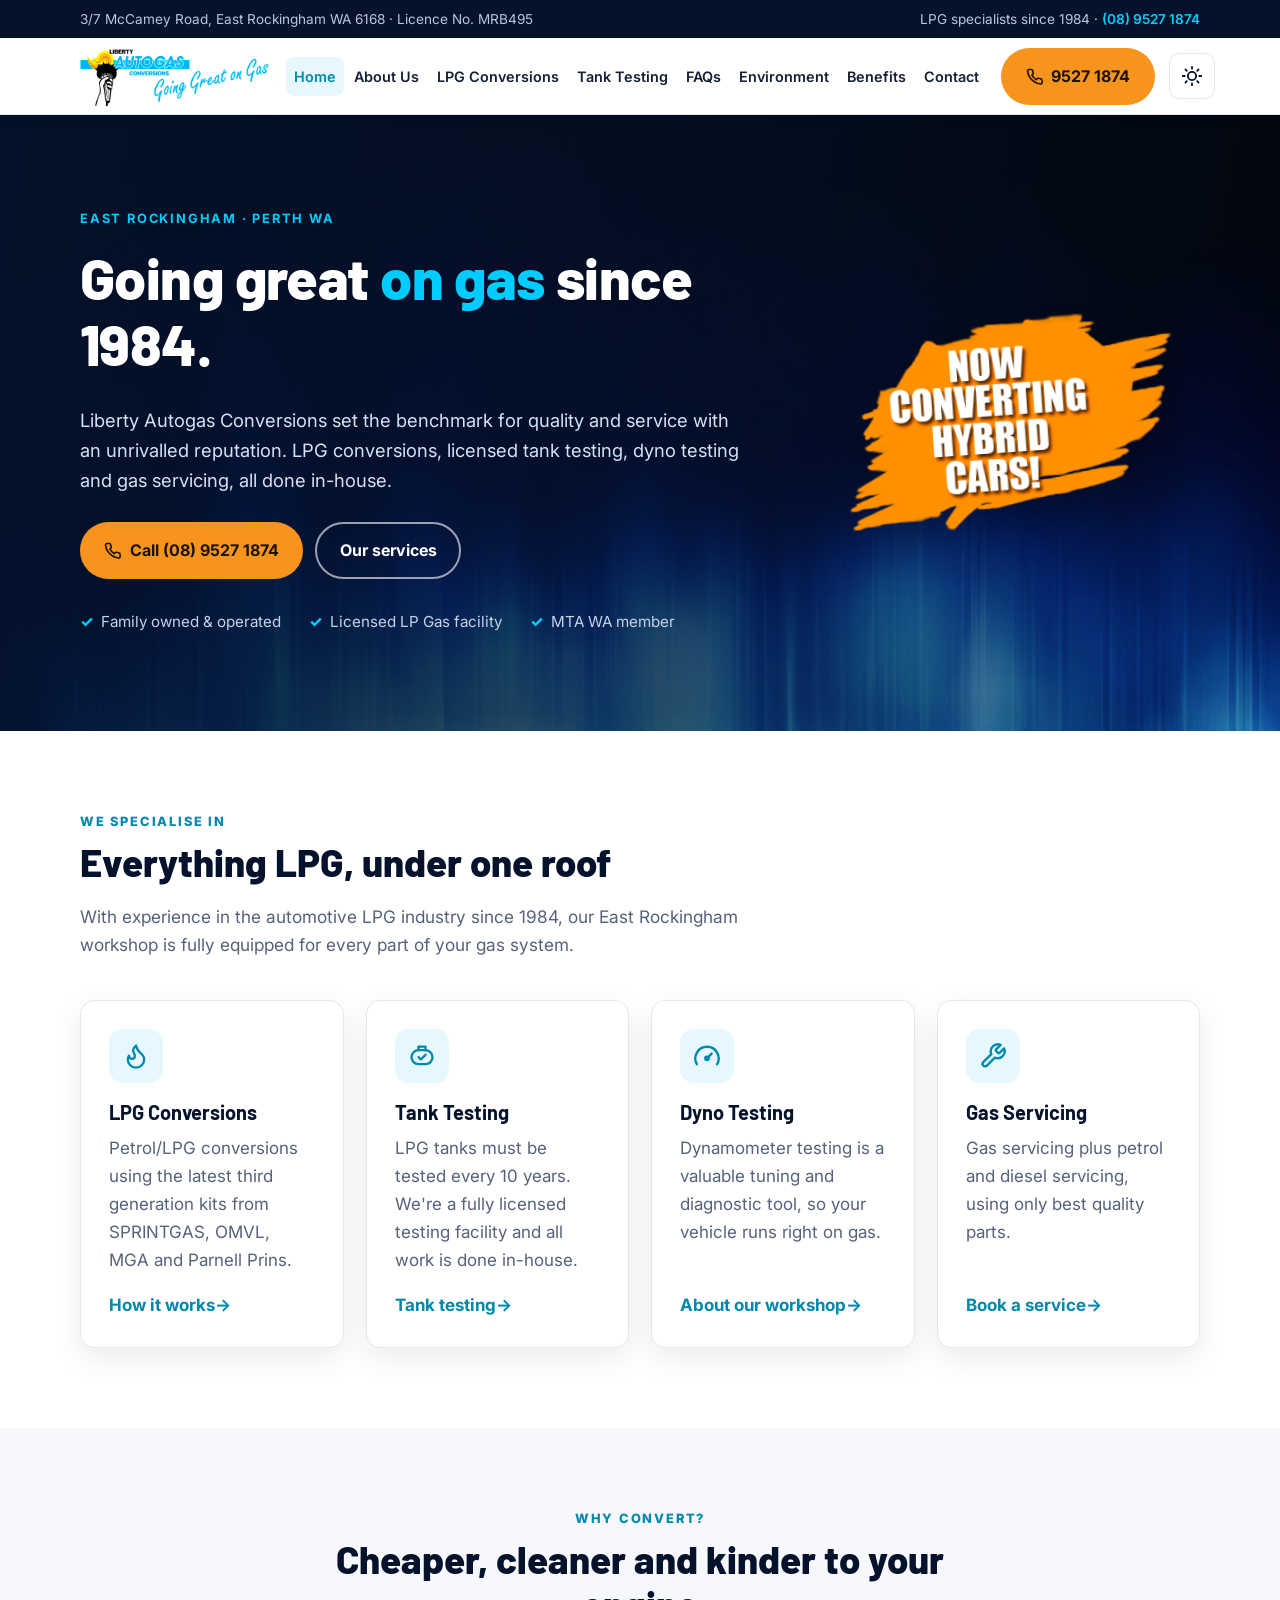
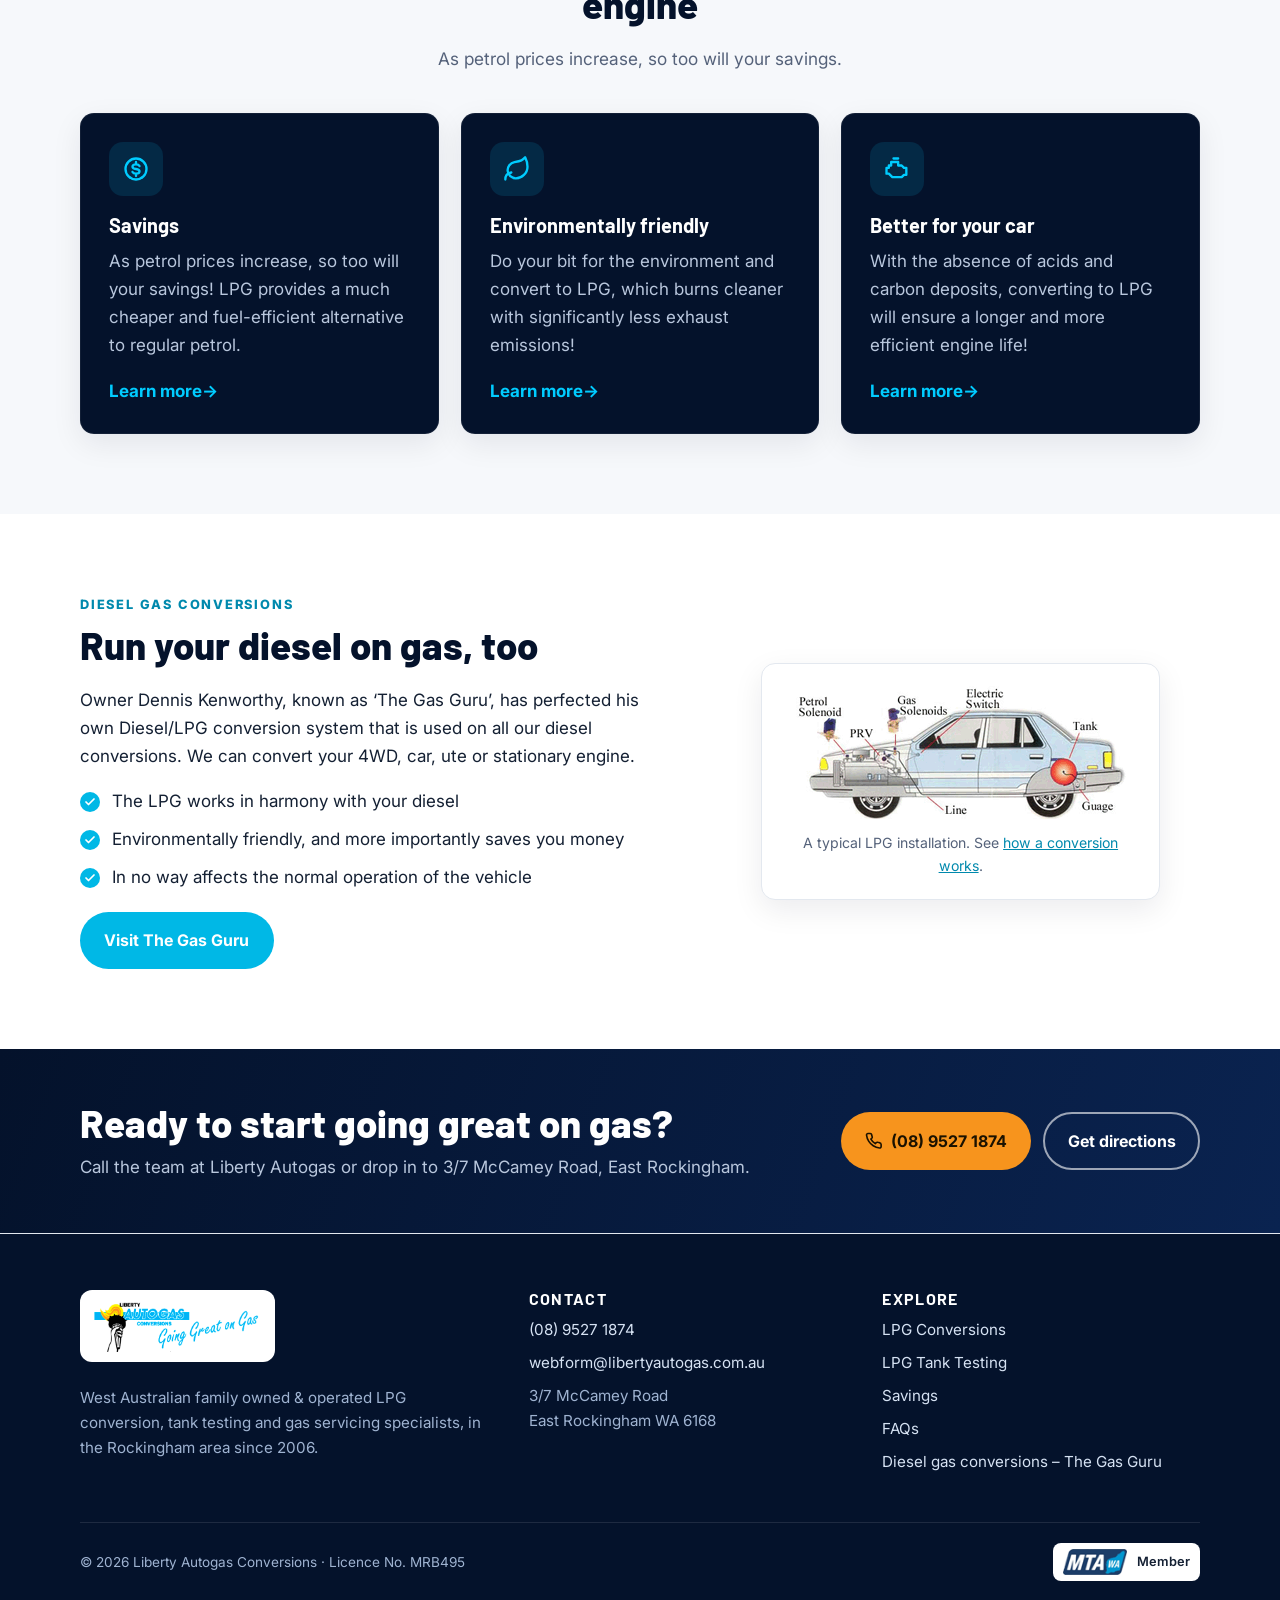
==== index.html @ 3447b06b "Initial commit: liberty-autogas site" ====
<!doctype html>
<html lang="en-AU">
<head>
  <meta charset="utf-8">
  <meta name="viewport" content="width=device-width, initial-scale=1">
  <title>Liberty Autogas Conversions | LPG Conversions &amp; Tank Testing, Rockingham WA</title>
  <meta name="description" content="Family owned LPG autogas specialists in East Rockingham since 2006. LPG conversions, licensed tank testing, dyno testing and gas servicing. Call (08) 9527 1874.">
  <meta name="theme-color" content="#04122b">
  <script>try{var t=localStorage.getItem("la-theme");if(t==="dark"||t==="light")document.documentElement.setAttribute("data-theme",t)}catch(e){}</script>
  <link rel="preconnect" href="https://fonts.googleapis.com">
  <link rel="preconnect" href="https://fonts.gstatic.com" crossorigin>
  <link href="https://fonts.googleapis.com/css2?family=Barlow:wght@700;800&family=Inter:wght@400;600;700;800&display=swap" rel="stylesheet">
  <link rel="stylesheet" href="css/style.css">
</head>
<body>
<a class="skip" href="#main">Skip to content</a>
<div class="topbar">
  <div class="container">
    <span>3/7 McCamey Road, East Rockingham WA 6168 &middot; Licence No. MRB495</span>
    <span>LPG specialists since 1984 &middot; <a href="tel:+61895271874">(08) 9527 1874</a></span>
  </div>
</div>
<header class="site-header">
  <div class="container">
    <a class="logo" href="index.html" aria-label="Liberty Autogas Conversions home"><img src="images/liberty-autogas-logo.png" width="500" height="156" alt="Liberty Autogas Conversions - Going Great on Gas"></a>
    <nav class="nav" id="site-nav" aria-label="Main">
      <ul>
        <li><a href="index.html" aria-current="page">Home</a></li>
        <li><a href="about.html">About Us</a></li>
        <li><a href="conversions.html">LPG Conversions</a></li>
        <li><a href="lpg-tank-testing.html">Tank Testing</a></li>
        <li><a href="faq.html">FAQs</a></li>
        <li><a href="environment.html">Environment</a></li>
        <li><a href="benefits.html">Benefits</a></li>
        <li><a href="contact.html">Contact</a></li>
      </ul>
    </nav>
    <a class="btn btn-flame header-call" href="tel:+61895271874" aria-label="Call Liberty Autogas on 08 9527 1874"><svg viewBox="0 0 24 24" fill="none" stroke="currentColor" stroke-width="2.2" stroke-linecap="round" stroke-linejoin="round" aria-hidden="true"><path d="M22 16.9v3a2 2 0 0 1-2.2 2 19.8 19.8 0 0 1-8.6-3.1 19.5 19.5 0 0 1-6-6A19.8 19.8 0 0 1 2.1 4.2 2 2 0 0 1 4.1 2h3a2 2 0 0 1 2 1.7c.1.9.4 1.8.7 2.7a2 2 0 0 1-.5 2.1L8 9.8a16 16 0 0 0 6 6l1.3-1.3a2 2 0 0 1 2.1-.4c.9.3 1.8.6 2.7.7a2 2 0 0 1 1.7 2z"/></svg><span class="label"><span class="label-long">Call </span>9527 1874</span></a>
    <button class="theme-toggle" type="button" aria-label="Switch to dark mode" aria-pressed="false"><svg class="sun" viewBox="0 0 24 24" fill="none" stroke="currentColor" stroke-width="2" stroke-linecap="round" aria-hidden="true"><circle cx="12" cy="12" r="4.5"/><path d="M12 2v2M12 20v2M4.9 4.9l1.4 1.4M17.7 17.7l1.4 1.4M2 12h2M20 12h2M4.9 19.1l1.4-1.4M17.7 6.3l1.4-1.4"/></svg><svg class="moon" viewBox="0 0 24 24" fill="none" stroke="currentColor" stroke-width="2" stroke-linecap="round" stroke-linejoin="round" aria-hidden="true"><path d="M21 12.8A9 9 0 1 1 11.2 3a7 7 0 0 0 9.8 9.8z"/></svg></button>
    <button class="menu-toggle" type="button" aria-controls="site-nav" aria-expanded="false" aria-label="Open menu"><span></span></button>
  </div>
</header>
<main id="main">
<section class="hero">
  <div class="container">
    <div>
      <span class="eyebrow">East Rockingham &middot; Perth WA</span>
      <h1>Going great <em>on gas</em> since 1984.</h1>
      <p class="lead">Liberty Autogas Conversions set the benchmark for quality and service with an unrivalled reputation. LPG conversions, licensed tank testing, dyno testing and gas servicing, all done in-house.</p>
      <div class="hero-actions">
        <a class="btn btn-flame" href="tel:+61895271874"><svg viewBox="0 0 24 24" fill="none" stroke="currentColor" stroke-width="2.2" stroke-linecap="round" stroke-linejoin="round" aria-hidden="true"><path d="M22 16.9v3a2 2 0 0 1-2.2 2 19.8 19.8 0 0 1-8.6-3.1 19.5 19.5 0 0 1-6-6A19.8 19.8 0 0 1 2.1 4.2 2 2 0 0 1 4.1 2h3a2 2 0 0 1 2 1.7c.1.9.4 1.8.7 2.7a2 2 0 0 1-.5 2.1L8 9.8a16 16 0 0 0 6 6l1.3-1.3a2 2 0 0 1 2.1-.4c.9.3 1.8.6 2.7.7a2 2 0 0 1 1.7 2z"/></svg> Call (08) 9527 1874</a>
        <a class="btn btn-ghost" href="#services">Our services</a>
      </div>
      <ul class="hero-facts">
        <li>Family owned &amp; operated</li>
        <li>Licensed LP Gas facility</li>
        <li>MTA WA member</li>
      </ul>
    </div>
    <img class="hero-badge" src="images/gas-convertions-rockingham-hybrid-cars.png" width="400" height="253" alt="Now converting hybrid cars!">
  </div>
</section>

<section class="section" id="services">
  <div class="container">
    <div class="section-head">
      <span class="kicker">We specialise in</span>
      <h2>Everything LPG, under one roof</h2>
      <p>With experience in the automotive LPG industry since 1984, our East Rockingham workshop is fully equipped for every part of your gas system.</p>
    </div>
    <div class="grid grid-4">
      <article class="card">
        <div class="icon"><svg viewBox="0 0 24 24" fill="none" stroke="currentColor" stroke-width="2" stroke-linecap="round" stroke-linejoin="round" aria-hidden="true"><path d="M8.5 14.5A2.5 2.5 0 0 0 11 12c0-1.4-.5-2-1-3-1.1-2.1-.2-4 2-6 .5 2.5 2 4.9 4 6.5 2 1.6 3 3.5 3 5.5a7 7 0 1 1-14 0c0-1.2.4-2.3 1-3.3.3 1.6 1.4 2.8 2.5 2.8z"/></svg></div>
        <h3>LPG Conversions</h3>
        <p>Petrol/LPG conversions using the latest third generation kits from SPRINTGAS, OMVL, MGA and Parnell Prins.</p>
        <a class="more" href="conversions.html">How it works</a>
      </article>
      <article class="card">
        <div class="icon"><svg viewBox="0 0 24 24" fill="none" stroke="currentColor" stroke-width="2" stroke-linecap="round" stroke-linejoin="round" aria-hidden="true"><rect x="3" y="7" width="18" height="12" rx="6"/><path d="M9 7V4h6v3"/><path d="m9 13 2 2 4-4"/></svg></div>
        <h3>Tank Testing</h3>
        <p>LPG tanks must be tested every 10 years. We're a fully licensed testing facility and all work is done in-house.</p>
        <a class="more" href="lpg-tank-testing.html">Tank testing</a>
      </article>
      <article class="card">
        <div class="icon"><svg viewBox="0 0 24 24" fill="none" stroke="currentColor" stroke-width="2" stroke-linecap="round" stroke-linejoin="round" aria-hidden="true"><path d="M12 14l4-4"/><path d="M3.3 19a10 10 0 1 1 17.4 0"/><circle cx="12" cy="14" r="1.5"/></svg></div>
        <h3>Dyno Testing</h3>
        <p>Dynamometer testing is a valuable tuning and diagnostic tool, so your vehicle runs right on gas.</p>
        <a class="more" href="about.html">About our workshop</a>
      </article>
      <article class="card">
        <div class="icon"><svg viewBox="0 0 24 24" fill="none" stroke="currentColor" stroke-width="2" stroke-linecap="round" stroke-linejoin="round" aria-hidden="true"><path d="M14.7 6.3a1 1 0 0 0 0 1.4l1.6 1.6a1 1 0 0 0 1.4 0l3.8-3.8a6 6 0 0 1-7.9 7.9l-6.9 6.9a2.1 2.1 0 0 1-3-3l6.9-6.9a6 6 0 0 1 7.9-7.9z"/></svg></div>
        <h3>Gas Servicing</h3>
        <p>Gas servicing plus petrol and diesel servicing, using only best quality parts.</p>
        <a class="more" href="contact.html">Book a service</a>
      </article>
    </div>
  </div>
</section>

<section class="section section-alt">
  <div class="container">
    <div class="section-head center">
      <span class="kicker">Why convert?</span>
      <h2>Cheaper, cleaner and kinder to your engine</h2>
      <p>As petrol prices increase, so too will your savings.</p>
    </div>
    <div class="grid grid-3">
      <article class="card card-dark">
        <div class="icon"><svg viewBox="0 0 24 24" fill="none" stroke="currentColor" stroke-width="2" stroke-linecap="round" stroke-linejoin="round" aria-hidden="true"><circle cx="12" cy="12" r="9"/><path d="M15 9.5c-.5-1-1.6-1.5-3-1.5-1.7 0-3 .8-3 2s1.3 1.7 3 2 3 .8 3 2-1.3 2-3 2c-1.4 0-2.5-.5-3-1.5M12 6v2M12 16v2"/></svg></div>
        <h3>Savings</h3>
        <p>As petrol prices increase, so too will your savings! LPG provides a much cheaper and fuel-efficient alternative to regular petrol.</p>
        <a class="more" href="savings.html">Learn more</a>
      </article>
      <article class="card card-dark">
        <div class="icon"><svg viewBox="0 0 24 24" fill="none" stroke="currentColor" stroke-width="2" stroke-linecap="round" stroke-linejoin="round" aria-hidden="true"><path d="M11 20A7 7 0 0 1 9.8 6.1C15.5 5 17 4.5 19 2c1 2 2 4.2 2 8 0 5.5-4.8 10-10 10z"/><path d="M2 21c0-3 1.9-5.4 5.1-6"/></svg></div>
        <h3>Environmentally friendly</h3>
        <p>Do your bit for the environment and convert to LPG, which burns cleaner with significantly less exhaust emissions!</p>
        <a class="more" href="environment.html">Learn more</a>
      </article>
      <article class="card card-dark">
        <div class="icon"><svg viewBox="0 0 24 24" fill="none" stroke="currentColor" stroke-width="2" stroke-linecap="round" stroke-linejoin="round" aria-hidden="true"><path d="M5 9h2V6h6v3h3l2 2h2v6h-2l-2 2H8l-3-3H3v-5h2z"/><path d="M9 3h4"/></svg></div>
        <h3>Better for your car</h3>
        <p>With the absence of acids and carbon deposits, converting to LPG will ensure a longer and more efficient engine life!</p>
        <a class="more" href="benefits.html">Learn more</a>
      </article>
    </div>
  </div>
</section>

<section class="section">
  <div class="container split">
    <div>
      <span class="kicker">Diesel gas conversions</span>
      <h2>Run your diesel on gas, too</h2>
      <p>Owner Dennis Kenworthy, known as &lsquo;The Gas Guru&rsquo;, has perfected his own Diesel/LPG conversion system that is used on all our diesel conversions. We can convert your 4WD, car, ute or stationary engine.</p>
      <ul class="ticks">
        <li>The LPG works in harmony with your diesel</li>
        <li>Environmentally friendly, and more importantly saves you money</li>
        <li>In no way affects the normal operation of the vehicle</li>
      </ul>
      <a class="btn btn-cyan" href="https://www.thegasguru.com.au" target="_blank" rel="noopener">Visit The Gas Guru</a>
    </div>
    <figure class="figure">
      <img loading="lazy" decoding="async" src="images/installthumb.gif" width="330" height="133" alt="Diagram of an LPG installation showing the tank, gas and petrol solenoids, electric switch and fuel line">
      <figcaption>A typical LPG installation. See <a href="conversions.html">how a conversion works</a>.</figcaption>
    </figure>
  </div>
</section>
<section class="band">
  <div class="container">
    <div>
      <h2>Ready to start going great on gas?</h2>
      <p>Call the team at Liberty Autogas or drop in to 3/7 McCamey Road, East Rockingham.</p>
    </div>
    <div class="band-actions">
      <a class="btn btn-flame" href="tel:+61895271874"><svg viewBox="0 0 24 24" fill="none" stroke="currentColor" stroke-width="2.2" stroke-linecap="round" stroke-linejoin="round" aria-hidden="true"><path d="M22 16.9v3a2 2 0 0 1-2.2 2 19.8 19.8 0 0 1-8.6-3.1 19.5 19.5 0 0 1-6-6A19.8 19.8 0 0 1 2.1 4.2 2 2 0 0 1 4.1 2h3a2 2 0 0 1 2 1.7c.1.9.4 1.8.7 2.7a2 2 0 0 1-.5 2.1L8 9.8a16 16 0 0 0 6 6l1.3-1.3a2 2 0 0 1 2.1-.4c.9.3 1.8.6 2.7.7a2 2 0 0 1 1.7 2z"/></svg> (08) 9527 1874</a>
      <a class="btn btn-ghost" href="contact.html">Get directions</a>
    </div>
  </div>
</section>
</main>
<footer class="site-footer">
  <div class="container">
    <div class="footer-grid">
      <div>
        <a class="footer-logo" href="index.html"><img loading="lazy" decoding="async" src="images/liberty-autogas-logo.png" width="500" height="156" alt="Liberty Autogas Conversions"></a>
        <p>West Australian family owned &amp; operated LPG conversion, tank testing and gas servicing specialists, in the Rockingham area since 2006.</p>
      </div>
      <div>
        <h3>Contact</h3>
        <ul>
          <li><a href="tel:+61895271874">(08) 9527 1874</a></li>
          <li><a href="mailto:webform@libertyautogas.com.au">webform@libertyautogas.com.au</a></li>
          <li>3/7 McCamey Road<br>East Rockingham WA 6168</li>
        </ul>
      </div>
      <div>
        <h3>Explore</h3>
        <ul>
          <li><a href="conversions.html">LPG Conversions</a></li>
          <li><a href="lpg-tank-testing.html">LPG Tank Testing</a></li>
          <li><a href="savings.html">Savings</a></li>
          <li><a href="faq.html">FAQs</a></li>
          <li><a href="https://www.thegasguru.com.au" target="_blank" rel="noopener">Diesel gas conversions &ndash; The Gas Guru</a></li>
        </ul>
      </div>
    </div>
    <div class="footer-bottom">
      <span>&copy; <span id="year">2026</span> Liberty Autogas Conversions &middot; Licence No. MRB495</span>
      <a class="mta" href="https://www.mtawa.com.au" target="_blank" rel="noopener"><img loading="lazy" decoding="async" src="images/MTA_Logo.png" width="74" height="30" alt="MTA - Motor Trade Association of Western Australia"> Member</a>
    </div>
  </div>
</footer>
<div class="call-bar">
  <a class="btn btn-flame" href="tel:+61895271874"><svg viewBox="0 0 24 24" fill="none" stroke="currentColor" stroke-width="2.2" stroke-linecap="round" stroke-linejoin="round" aria-hidden="true"><path d="M22 16.9v3a2 2 0 0 1-2.2 2 19.8 19.8 0 0 1-8.6-3.1 19.5 19.5 0 0 1-6-6A19.8 19.8 0 0 1 2.1 4.2 2 2 0 0 1 4.1 2h3a2 2 0 0 1 2 1.7c.1.9.4 1.8.7 2.7a2 2 0 0 1-.5 2.1L8 9.8a16 16 0 0 0 6 6l1.3-1.3a2 2 0 0 1 2.1-.4c.9.3 1.8.6 2.7.7a2 2 0 0 1 1.7 2z"/></svg> Call now</a>
  <a class="btn btn-cyan" href="contact.html"><svg viewBox="0 0 24 24" fill="none" stroke="currentColor" stroke-width="2" stroke-linecap="round" stroke-linejoin="round" aria-hidden="true"><path d="M20 10c0 6-8 12-8 12s-8-6-8-12a8 8 0 0 1 16 0z"/><circle cx="12" cy="10" r="3"/></svg> Find us</a>
</div>
<button class="to-top" type="button" aria-label="Back to top"><svg viewBox="0 0 24 24" fill="none" stroke="currentColor" stroke-width="2.5" stroke-linecap="round" stroke-linejoin="round" aria-hidden="true"><path d="M18 15l-6-6-6 6"/></svg></button>
<script src="js/main.js"></script>
</body>
</html>
---- css/style.css ----
/* Liberty Autogas Conversions — refreshed site styles */
:root {
  --cyan: #00b8e6;        /* brand cyan (old site used #0CF), deepened slightly for contrast */
  --cyan-bright: #00ccff;
  --cyan-soft: #e6f8fd;
  --navy: #04122b;
  --navy-2: #0a2350;
  --flame: #f7941d;       /* torch flame / "hybrid" badge orange */
  --flame-dark: #d97706;
  --ink: #142033;
  --muted: #55627a;
  --line: #e3e8ef;
  --bg: #f6f8fb;
  --white: #ffffff;
  --radius: 14px;
  --shadow: 0 10px 30px rgba(4, 18, 43, .08);
  --max: 1160px;
}

*, *::before, *::after { box-sizing: border-box; }
html { -webkit-text-size-adjust: 100%; scroll-behavior: smooth; }
body {
  margin: 0;
  font-family: "Inter", system-ui, -apple-system, "Segoe UI", Roboto, Arial, sans-serif;
  font-size: 17px;
  line-height: 1.65;
  color: var(--ink);
  background: var(--body-bg);
  overflow-x: hidden;
}
img { max-width: 100%; height: auto; display: block; }
a { color: var(--link); }
a:hover { color: var(--link-hover); }
h1, h2, h3 { font-family: "Barlow", "Inter", system-ui, sans-serif; line-height: 1.15; margin: 0 0 .5em; color: var(--heading); }
h1 { font-size: clamp(2.1rem, 5.5vw, 3.6rem); font-weight: 800; letter-spacing: -.01em; }
h2 { font-size: clamp(1.6rem, 3.6vw, 2.4rem); font-weight: 800; }
h3 { font-size: 1.25rem; font-weight: 700; }
p { margin: 0 0 1em; }

.container { width: 100%; max-width: var(--max); margin: 0 auto; padding: 0 20px; }
.skip { position: absolute; left: -9999px; }
.skip:focus { left: 12px; top: 12px; z-index: 100; background: var(--surface); padding: 8px 12px; }

/* ---------- Buttons ---------- */
.btn {
  display: inline-flex; align-items: center; justify-content: center; gap: .5em;
  padding: .85em 1.4em; border-radius: 999px; font-weight: 700; font-size: 1rem;
  text-decoration: none; border: 2px solid transparent; transition: .2s ease; cursor: pointer;
  white-space: nowrap;
}
.btn svg { width: 1.1em; height: 1.1em; flex: none; }
.btn-flame { background: var(--flame); color: #1b1200; }
.btn-flame:hover { background: var(--flame-dark); color: #fff; }
.btn-cyan { background: var(--cyan); color: #fff; }
.btn-cyan:hover { background: var(--navy-2); color: #fff; }
.btn-ghost { border-color: rgba(255,255,255,.6); color: #fff; }
.btn-ghost:hover { background: #fff; color: var(--navy); }

/* ---------- Top bar ---------- */
.topbar { background: var(--navy); color: #b9c7dd; font-size: .85rem; }
.topbar .container { display: flex; justify-content: space-between; gap: 16px; padding-top: 8px; padding-bottom: 8px; }
.topbar a { color: var(--cyan-bright); text-decoration: none; font-weight: 600; }

/* ---------- Header ---------- */
.site-header { position: sticky; top: 0; z-index: 50; background: var(--header-bg); border-bottom: 1px solid var(--line); box-shadow: 0 2px 12px rgba(4,18,43,.05); }
.site-header .container { display: flex; align-items: center; gap: 14px; min-height: 76px; }
.logo { flex: none; display: block; }
.logo img { height: 60px; width: auto; }
.nav { margin-left: auto; }
.nav ul { list-style: none; margin: 0; padding: 0; display: flex; gap: 2px; }
.nav a {
  display: block; padding: 8px 11px; border-radius: 8px; text-decoration: none;
  color: var(--ink); font-weight: 600; font-size: .95rem; white-space: nowrap;
}
.nav a:hover { background: var(--cyan-soft); color: var(--heading); }
.nav a[aria-current="page"] { color: var(--link); background: var(--cyan-soft); }
.header-call { flex: none; }
.menu-toggle {
  display: none; margin-left: 8px; width: 46px; height: 46px; border-radius: 10px;
  border: 1px solid var(--line); background: var(--surface); cursor: pointer; padding: 0;
  align-items: center; justify-content: center;
}
.menu-toggle span, .menu-toggle span::before, .menu-toggle span::after {
  display: block; width: 22px; height: 2.5px; background: var(--heading); border-radius: 2px; position: relative; transition: .2s;
}
.menu-toggle span::before, .menu-toggle span::after { content: ""; position: absolute; left: 0; }
.menu-toggle span::before { top: -7px; }
.menu-toggle span::after { top: 7px; }
.menu-open .menu-toggle span { background: transparent; }
.menu-open .menu-toggle span::before { top: 0; transform: rotate(45deg); }
.menu-open .menu-toggle span::after { top: 0; transform: rotate(-45deg); }

/* ---------- Hero ---------- */
.hero {
  position: relative; color: #fff; overflow: hidden;
  background: var(--navy) url("../images/PageBG1.jpg") center bottom / cover no-repeat;
}
.hero::before { content: ""; position: absolute; inset: 0; background: linear-gradient(100deg, rgba(4,18,43,.92) 0%, rgba(4,18,43,.7) 55%, rgba(4,18,43,.25) 100%); }
.hero .container { position: relative; display: grid; grid-template-columns: 1.3fr .7fr; gap: 40px; align-items: center; padding-top: 88px; padding-bottom: 96px; }
.hero h1 { color: #fff; }
.hero h1 em { font-style: normal; color: var(--cyan-bright); }
.eyebrow { display: inline-block; font-size: .8rem; font-weight: 700; letter-spacing: .14em; text-transform: uppercase; color: var(--cyan-bright); margin-bottom: 14px; }
.hero .lead { font-size: 1.15rem; color: #d6e2f3; max-width: 36em; }
.hero-actions { display: flex; flex-wrap: wrap; gap: 12px; margin-top: 26px; }
.hero-badge { justify-self: center; max-width: 340px; transform: rotate(-4deg); filter: drop-shadow(0 12px 30px rgba(0,0,0,.4)); }
.hero-facts { display: flex; flex-wrap: wrap; gap: 10px 28px; margin: 30px 0 0; padding: 0; list-style: none; color: #c4d3ea; font-size: .95rem; }
.hero-facts li::before { content: "✓"; color: var(--cyan-bright); font-weight: 800; margin-right: 8px; }

.page-hero { position: relative; color: #fff; background: var(--navy) url("../images/PageBG1.jpg") center 80% / cover no-repeat; }
.page-hero::before { content: ""; position: absolute; inset: 0; background: linear-gradient(90deg, rgba(4,18,43,.92), rgba(4,18,43,.55)); }
.page-hero .container { position: relative; padding-top: 64px; padding-bottom: 64px; }
.page-hero h1 { color: #fff; font-size: clamp(2rem, 5vw, 3rem); margin-bottom: .25em; }
.page-hero p { color: #d6e2f3; font-size: 1.1rem; max-width: 40em; margin: 0; }
.crumbs { font-size: .85rem; color: #9fb3d1; margin-bottom: 10px; }
.crumbs a { color: var(--cyan-bright); text-decoration: none; }

/* ---------- Sections ---------- */
.section { padding: 80px 0; }
.section-alt { background: var(--bg); }
.section-head { max-width: 720px; margin: 0 0 40px; }
.section-head.center { margin-left: auto; margin-right: auto; text-align: center; }
.section-head p { color: var(--muted); font-size: 1.08rem; }
.kicker { font-size: .8rem; font-weight: 800; letter-spacing: .14em; text-transform: uppercase; color: var(--link); display: block; margin-bottom: 8px; }

.grid { display: grid; gap: 22px; }
.grid-4 { grid-template-columns: repeat(4, 1fr); }
.grid-3 { grid-template-columns: repeat(3, 1fr); }
.grid-2 { grid-template-columns: repeat(2, 1fr); }

.card {
  background: var(--surface); border: 1px solid var(--line); border-radius: var(--radius); padding: 28px;
  box-shadow: var(--shadow); display: flex; flex-direction: column;
}
.card p { color: var(--muted); }
.card .more { margin-top: auto; font-weight: 700; text-decoration: none; }
.card .more::after { content: " →"; }
.icon {
  width: 54px; height: 54px; border-radius: 14px; display: grid; place-items: center;
  background: var(--cyan-soft); color: var(--link); margin-bottom: 18px;
}
.icon svg { width: 28px; height: 28px; }
.card-dark { background: var(--navy); border-color: var(--navy); color: #d6e2f3; }
.card-dark h3 { color: #fff; }
.card-dark p { color: #b9c7dd; }
.card-dark .icon { background: rgba(0,204,255,.12); color: var(--cyan-bright); }
.card-dark .more { color: var(--cyan-bright); }

.split { display: grid; grid-template-columns: 1.1fr .9fr; gap: 56px; align-items: center; }
.ticks { list-style: none; padding: 0; margin: 0 0 1.2em; }
.ticks li { position: relative; padding-left: 32px; margin-bottom: 10px; }
.ticks li::before {
  content: ""; position: absolute; left: 0; top: .3em; width: 20px; height: 20px; border-radius: 50%;
  background: var(--cyan) url("data:image/svg+xml,%3Csvg xmlns='http://www.w3.org/2000/svg' viewBox='0 0 24 24' fill='none' stroke='white' stroke-width='3.5' stroke-linecap='round' stroke-linejoin='round'%3E%3Cpolyline points='20 6 9 17 4 12'/%3E%3C/svg%3E") center / 12px no-repeat;
}
.stat-row { display: grid; grid-template-columns: repeat(3, 1fr); gap: 16px; }
.stat { background: var(--surface); border: 1px solid var(--line); border-radius: var(--radius); padding: 22px; text-align: center; }
.stat strong { display: block; font-family: "Barlow", sans-serif; font-size: 2.2rem; line-height: 1; color: var(--link); margin-bottom: 6px; }
.stat span { font-size: .92rem; color: var(--muted); }

.figure { background: var(--surface); border: 1px solid var(--line); border-radius: var(--radius); padding: 22px; box-shadow: var(--shadow); }
.figure img { margin: 0 auto; }
.figure figcaption { font-size: .88rem; color: var(--muted); margin-top: 12px; text-align: center; }
.parts { display: flex; flex-wrap: wrap; gap: 16px; justify-content: center; margin-top: 18px; }
.parts figure { margin: 0; text-align: center; }
.parts figcaption { font-size: .85rem; color: var(--muted); margin-top: 6px; }

.brands { display: flex; flex-wrap: wrap; gap: 10px; margin: 8px 0 0; padding: 0; list-style: none; }
.brands li { background: var(--cyan-soft); color: var(--heading); font-weight: 700; border-radius: 999px; padding: 6px 14px; font-size: .92rem; }

/* Callout band */
.band { background: linear-gradient(110deg, var(--navy) 0%, var(--navy-2) 100%); color: #fff; }
.band .container { display: flex; align-items: center; justify-content: space-between; gap: 24px; padding-top: 52px; padding-bottom: 52px; }
.band h2 { color: #fff; margin-bottom: .2em; }
.band p { color: #b9c7dd; margin: 0; }
.band-actions { display: flex; gap: 12px; flex-wrap: wrap; flex: none; }

.note { background: var(--cyan-soft); border-left: 4px solid var(--cyan); border-radius: 10px; padding: 18px 20px; margin: 1.5em 0; }
.note p:last-child { margin: 0; }

/* Page layout with sidebar */
.layout { display: grid; grid-template-columns: minmax(0, 1fr) 340px; gap: 48px; align-items: start; }
.prose h2 { font-size: 1.7rem; margin-top: 1.4em; }
.prose h2:first-child { margin-top: 0; }
.prose p, .prose li { color: var(--text-2); }
.sidebar { display: grid; gap: 18px; position: sticky; top: 100px; }
.side-card { background: var(--bg); border: 1px solid var(--line); border-radius: var(--radius); padding: 24px; }
.side-card h3 { margin-bottom: .4em; }
.side-card p { font-size: .95rem; color: var(--muted); }
.side-card.dark { background: var(--navy); border-color: var(--navy); }
.side-card.dark h3 { color: #fff; }
.side-card.dark p { color: #b9c7dd; }
.side-card .btn { width: 100%; margin-top: 6px; }
.side-links { list-style: none; margin: 0; padding: 0; }
.side-links li + li { border-top: 1px solid var(--line); }
.side-links a { display: block; padding: 12px 0; text-decoration: none; font-weight: 600; color: var(--ink); }
.side-links a::after { content: "→"; float: right; color: var(--link); }
.side-links a:hover { color: var(--link); }
.side-links small { display: block; font-weight: 400; color: var(--muted); font-size: .88rem; }

/* Tables */
.table-wrap { overflow-x: auto; -webkit-overflow-scrolling: touch; border: 1px solid var(--line); border-radius: var(--radius); margin: 1.2em 0 1.8em; background: var(--surface); }
table { width: 100%; border-collapse: collapse; font-size: .95rem; }
th, td { padding: 12px 14px; text-align: left; border-bottom: 1px solid var(--line); white-space: nowrap; }
thead th { background: var(--navy); color: #fff; font-weight: 700; }
tbody tr:nth-child(even) { background: var(--bg); }
tbody tr:last-child td { border-bottom: 0; }
td.num, th.num { text-align: right; }
td.hi { color: var(--link); font-weight: 800; }

/* Emissions bars */
.bars { display: grid; gap: 14px; margin: 1em 0 2em; }
.bar-row { display: grid; grid-template-columns: 210px 1fr 54px; gap: 12px; align-items: center; font-size: .95rem; }
.bar { height: 12px; background: var(--line); border-radius: 999px; overflow: hidden; }
.bar i { display: block; height: 100%; background: linear-gradient(90deg, var(--cyan), var(--cyan-bright)); border-radius: inherit; }
.bar-row b { text-align: right; color: var(--link); }

/* FAQ */
.faq details { border: 1px solid var(--line); border-radius: 12px; background: var(--surface); margin-bottom: 12px; }
.faq summary {
  list-style: none; cursor: pointer; padding: 18px 54px 18px 20px; font-weight: 700; position: relative; color: var(--heading);
}
.faq summary::-webkit-details-marker { display: none; }
.faq summary::after {
  content: "+"; position: absolute; right: 18px; top: 50%; transform: translateY(-50%);
  width: 28px; height: 28px; border-radius: 50%; background: var(--cyan-soft); color: var(--link);
  display: grid; place-items: center; font-size: 1.2rem; line-height: 1;
}
.faq details[open] summary::after { content: "–"; }
.faq .answer { padding: 0 20px 18px; color: var(--text-2); }
.faq .answer ul { margin-top: 0; }

/* Contact */
.contact-grid { display: grid; grid-template-columns: 1fr 1fr; gap: 28px; align-items: stretch; }
.contact-list { list-style: none; padding: 0; margin: 0; display: grid; gap: 18px; }
.contact-list li { display: flex; gap: 16px; align-items: flex-start; }
.contact-list .icon { margin: 0; flex: none; width: 48px; height: 48px; }
.contact-list strong { display: block; color: var(--heading); }
.contact-list a { font-weight: 600; word-break: break-word; }
.map { border-radius: var(--radius); overflow: hidden; border: 1px solid var(--line); min-height: 340px; background: var(--bg); }
.map iframe { width: 100%; height: 100%; min-height: 340px; border: 0; display: block; }

/* ---------- Footer ---------- */
.site-footer { background: var(--navy); color: #9fb3d1; font-size: .95rem; }
.site-footer .container { padding-top: 56px; padding-bottom: 28px; }
.footer-grid { display: grid; grid-template-columns: 1.3fr 1fr 1fr; gap: 36px; }
.footer-logo { background: #fff; border-radius: 12px; padding: 10px 14px; display: inline-block; margin-bottom: 16px; }
.footer-logo img { height: 52px; width: auto; }
.site-footer h3 { color: #fff; font-size: 1rem; letter-spacing: .08em; text-transform: uppercase; }
.site-footer ul { list-style: none; padding: 0; margin: 0; }
.site-footer li { margin-bottom: 8px; }
.site-footer a { color: #d6e2f3; text-decoration: none; }
.site-footer a:hover { color: var(--cyan-bright); }
.footer-bottom { border-top: 1px solid rgba(255,255,255,.1); margin-top: 40px; padding-top: 20px; display: flex; flex-wrap: wrap; justify-content: space-between; gap: 12px; align-items: center; font-size: .85rem; }
.mta { display: inline-flex; align-items: center; gap: 10px; background: #fff; border-radius: 8px; padding: 6px 10px; color: #142033 !important; font-size: .8rem; font-weight: 600; }
.mta img { height: 26px; width: auto; }

/* Mobile sticky call bar */
.call-bar { display: none; }

/* ---------- Responsive ---------- */
@media (max-width: 1400px) {
  .nav a { padding: 8px 8px; font-size: .9rem; }
  .header-call .label-long { display: none; }
}
@media (max-width: 1080px) {
  .topbar { display: none; }
  .menu-toggle { display: inline-flex; }
  .nav {
    position: absolute; left: 0; right: 0; top: 100%; background: var(--surface); border-bottom: 1px solid var(--line);
    box-shadow: 0 16px 30px rgba(4,18,43,.12); margin: 0; opacity: 0; visibility: hidden; transform: translateY(-10px); transition: opacity .25s ease-out, transform .25s ease-out, visibility 0s linear .25s; max-height: calc(100vh - 66px); overflow-y: auto;
  }
  .menu-open .nav { opacity: 1; visibility: visible; transform: none; transition: opacity .25s ease-out, transform .25s ease-out, visibility 0s; }
  .nav ul { flex-direction: column; padding: 10px 20px 18px; gap: 0; }
  .nav li + li { border-top: 1px solid var(--line); }
  .nav a { padding: 14px 4px; font-size: 1.05rem; border-radius: 0; }
  .nav a:hover, .nav a[aria-current="page"] { background: none; }
  .header-call { margin-left: auto; }
  .grid-4 { grid-template-columns: repeat(2, 1fr); }
  .hero .container { grid-template-columns: 1fr; padding-top: 64px; padding-bottom: 72px; }
  .hero-badge { max-width: 240px; justify-self: start; }
  .split, .layout, .contact-grid { grid-template-columns: minmax(0, 1fr); gap: 36px; }
  .sidebar { position: static; }
  .footer-grid { grid-template-columns: 1fr 1fr; }
  .footer-grid > :first-child { grid-column: 1 / -1; }
}
@media (max-width: 720px) {
  body { font-size: 16px; padding-bottom: 68px; }
  .section { padding: 56px 0; }
  .grid-3, .grid-2 { grid-template-columns: 1fr; }
  .band .container { flex-direction: column; align-items: flex-start; }
  .bar-row { grid-template-columns: 1fr 48px; }
  .bar-row .bar { grid-column: 1 / -1; grid-row: 2; }
  .stat-row { grid-template-columns: 1fr 1fr 1fr; gap: 10px; }
  .stat { padding: 16px 8px; }
  .stat strong { font-size: 1.6rem; }
  .call-bar {
    display: flex; position: fixed; left: 0; right: 0; bottom: 0; z-index: 60; gap: 10px;
    padding: 10px 14px calc(10px + env(safe-area-inset-bottom)); background: rgba(4,18,43,.96);
  }
  .call-bar .btn { flex: 1; padding: .8em 1em; }
}
@media (max-width: 560px) {
  .container { padding: 0 16px; }
  .site-header .container { min-height: 66px; gap: 10px; }
  .logo img { height: 46px; }
  .header-call { padding: 0; width: 46px; height: 46px; }
  .header-call .label { display: none; }
  .grid-4 { grid-template-columns: 1fr; }
  .card { padding: 22px; }
  .hero-actions .btn { flex: 1 1 100%; }
  .footer-grid { grid-template-columns: 1fr; }
}

/* =========================================================
   Theme tokens (light default, dark via system or toggle)
   ========================================================= */
:root {
  color-scheme: light;
  --body-bg: #ffffff;
  --surface: #ffffff;
  --heading: var(--navy);
  --text-2: #2c3a52;
  --link: #0089ad;
  --link-hover: var(--navy-2);
  --header-bg: #ffffff;
  --header-bg-scrolled: rgba(255, 255, 255, .82);
  --img-plate: transparent;
  --ease: cubic-bezier(.2, .7, .2, 1);
}
@media (prefers-color-scheme: dark) {
  :root:not([data-theme="light"]) {
    color-scheme: dark;
    --body-bg: #071122; --surface: #0d1b33; --bg: #0a1629;
    --ink: #dbe5f3; --text-2: #c5d2e5; --heading: #f2f6fc; --muted: #9aabc4;
    --line: #1f3050; --cyan-soft: rgba(0, 204, 255, .12);
    --link: #3fd4ff; --link-hover: #9ae9ff;
    --header-bg: #0b172c; --header-bg-scrolled: rgba(11, 23, 44, .82);
    --shadow: 0 10px 30px rgba(0, 0, 0, .35); --img-plate: #ffffff;
  }
}
:root[data-theme="dark"] {
  color-scheme: dark;
  --body-bg: #071122; --surface: #0d1b33; --bg: #0a1629;
  --ink: #dbe5f3; --text-2: #c5d2e5; --heading: #f2f6fc; --muted: #9aabc4;
  --line: #1f3050; --cyan-soft: rgba(0, 204, 255, .12);
  --link: #3fd4ff; --link-hover: #9ae9ff;
  --header-bg: #0b172c; --header-bg-scrolled: rgba(11, 23, 44, .82);
  --shadow: 0 10px 30px rgba(0, 0, 0, .35); --img-plate: #ffffff;
}
body { transition: background-color .3s ease-out, color .3s ease-out; }
/* Logo and diagrams have white backgrounds: sit them on a white plate in dark mode */
.logo { border-radius: 10px; background: var(--img-plate); }
.logo img { border-radius: 10px; }
.figure img, .parts img { background: var(--img-plate); border-radius: 8px; }
.site-footer { border-top: 1px solid var(--line); }
.card-dark { border-color: rgba(255, 255, 255, .06); }
.side-card.dark { border-color: rgba(255, 255, 255, .06); }

/* Theme toggle */
.theme-toggle {
  flex: none; width: 46px; height: 46px; border-radius: 10px; border: 1px solid var(--line);
  background: var(--surface); color: var(--heading); cursor: pointer; padding: 0;
  display: inline-grid; place-items: center; transition: background-color .2s ease-out, border-color .2s ease-out, transform .2s ease-out;
}
.theme-toggle:hover { border-color: var(--cyan); transform: rotate(-12deg); }
.theme-toggle svg { width: 22px; height: 22px; }
.theme-toggle .moon { display: none; }
:root[data-theme="dark"] .theme-toggle .sun { display: none; }
:root[data-theme="dark"] .theme-toggle .moon { display: block; }
@media (prefers-color-scheme: dark) {
  :root:not([data-theme="light"]) .theme-toggle .sun { display: none; }
  :root:not([data-theme="light"]) .theme-toggle .moon { display: block; }
}
@media (max-width: 1080px) { .menu-toggle { margin-left: 0; } }

/* =========================================================
   Motion & interaction
   ========================================================= */
[id] { scroll-margin-top: 96px; }
:focus-visible { outline: 3px solid var(--cyan-bright); outline-offset: 3px; border-radius: 6px; }
.btn:focus-visible { border-radius: 999px; }

/* Sticky header: shadow + blur once scrolled */
.site-header { transition: background-color .3s ease-out, box-shadow .3s ease-out; }
.site-header.scrolled {
  background: var(--header-bg-scrolled);
  -webkit-backdrop-filter: saturate(160%) blur(12px); backdrop-filter: saturate(160%) blur(12px);
  box-shadow: 0 8px 28px rgba(4, 18, 43, .14);
}
.site-header.menu-open { background: var(--header-bg); }

/* Hovers */
.btn { transition: background-color .2s ease-out, color .2s ease-out, border-color .2s ease-out, transform .2s ease-out, box-shadow .2s ease-out; }
.btn:hover { transform: translateY(-2px); box-shadow: 0 8px 20px rgba(4, 18, 43, .18); }
.btn:active { transform: translateY(0); }
.nav a { transition: background-color .2s ease-out, color .2s ease-out; }
.card, .stat, .side-card { transition: transform .3s var(--ease), box-shadow .3s var(--ease), border-color .3s ease-out, background-color .3s ease-out; }
.card:hover { transform: translateY(-4px); box-shadow: 0 18px 40px rgba(4, 18, 43, .14); border-color: rgba(0, 184, 230, .45); }
.card .more { transition: color .2s ease-out; }
.card .more::after { display: inline-block; transition: transform .2s ease-out; }
.card:hover .more::after { transform: translateX(4px); }
.icon { transition: transform .3s var(--ease); }
.card:hover .icon { transform: scale(1.08); }
.side-links a::after { transition: transform .2s ease-out; }
.side-links a:hover::after { transform: translateX(4px); }
.figure { overflow: hidden; }
.figure img, .parts img, .hero-badge { transition: transform .4s var(--ease); }
.figure:hover img, .parts figure:hover img { transform: scale(1.05); }
.hero-badge:hover { transform: rotate(-2deg) scale(1.04); }

/* FAQ accordion (height animated in JS) */
.faq details { transition: border-color .2s ease-out, box-shadow .2s ease-out; }
.faq details[open] { border-color: rgba(0, 184, 230, .45); box-shadow: var(--shadow); }
.faq .answer { overflow: hidden; }
.faq summary::after { transition: transform .25s ease-out, background-color .2s ease-out; }
.faq details[open] summary::after { transform: translateY(-50%) rotate(180deg); }
.faq summary:hover { color: var(--link); }

/* Scroll reveal (only when JS adds .anim to <html>) */
.anim .reveal { opacity: 0; transform: translateY(22px); transition: opacity .5s var(--ease), transform .5s var(--ease); transition-delay: var(--d, 0ms); }
.anim .reveal.in { opacity: 1; transform: none; }

/* Back to top */
.to-top {
  position: fixed; right: 18px; bottom: 22px; z-index: 55; width: 46px; height: 46px; border-radius: 50%;
  border: 0; background: var(--cyan); color: #fff; cursor: pointer; display: grid; place-items: center;
  box-shadow: 0 8px 22px rgba(4, 18, 43, .25); opacity: 0; visibility: hidden; transform: translateY(12px);
  transition: opacity .25s ease-out, transform .25s ease-out, visibility 0s linear .25s, background-color .2s ease-out;
}
.to-top.show { opacity: 1; visibility: visible; transform: none; transition: opacity .25s ease-out, transform .25s ease-out, visibility 0s, background-color .2s ease-out; }
.to-top:hover { background: var(--navy-2); }
.to-top svg { width: 22px; height: 22px; }
@media (max-width: 720px) { .to-top { bottom: calc(80px + env(safe-area-inset-bottom)); right: 14px; } }
.stat strong { font-variant-numeric: tabular-nums; }

@media (prefers-reduced-motion: reduce) {
  html { scroll-behavior: auto; }
  *, *::before, *::after { transition-duration: .01ms !important; transition-delay: 0ms !important; animation-duration: .01ms !important; }
  .anim .reveal { opacity: 1; transform: none; }
  .card:hover, .btn:hover, .figure:hover img, .parts figure:hover img, .hero-badge:hover, .theme-toggle:hover { transform: none; }
}
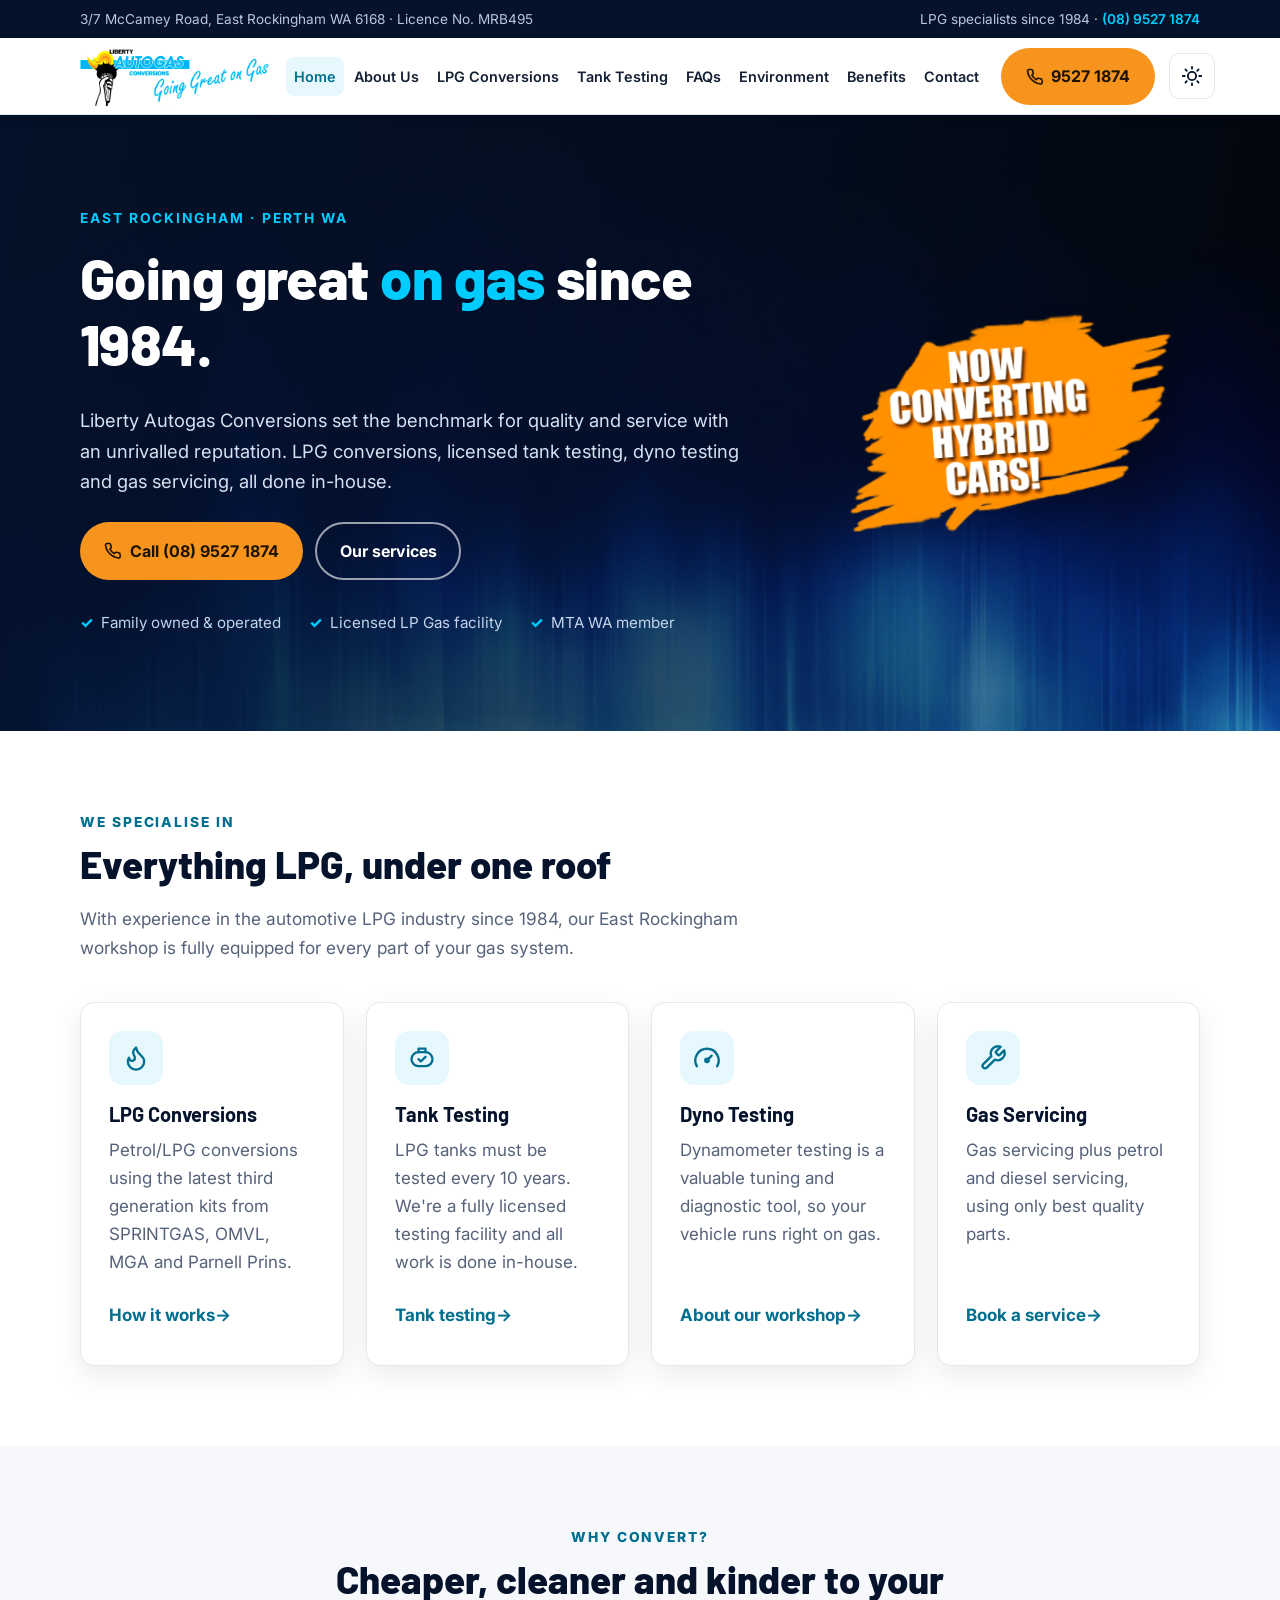
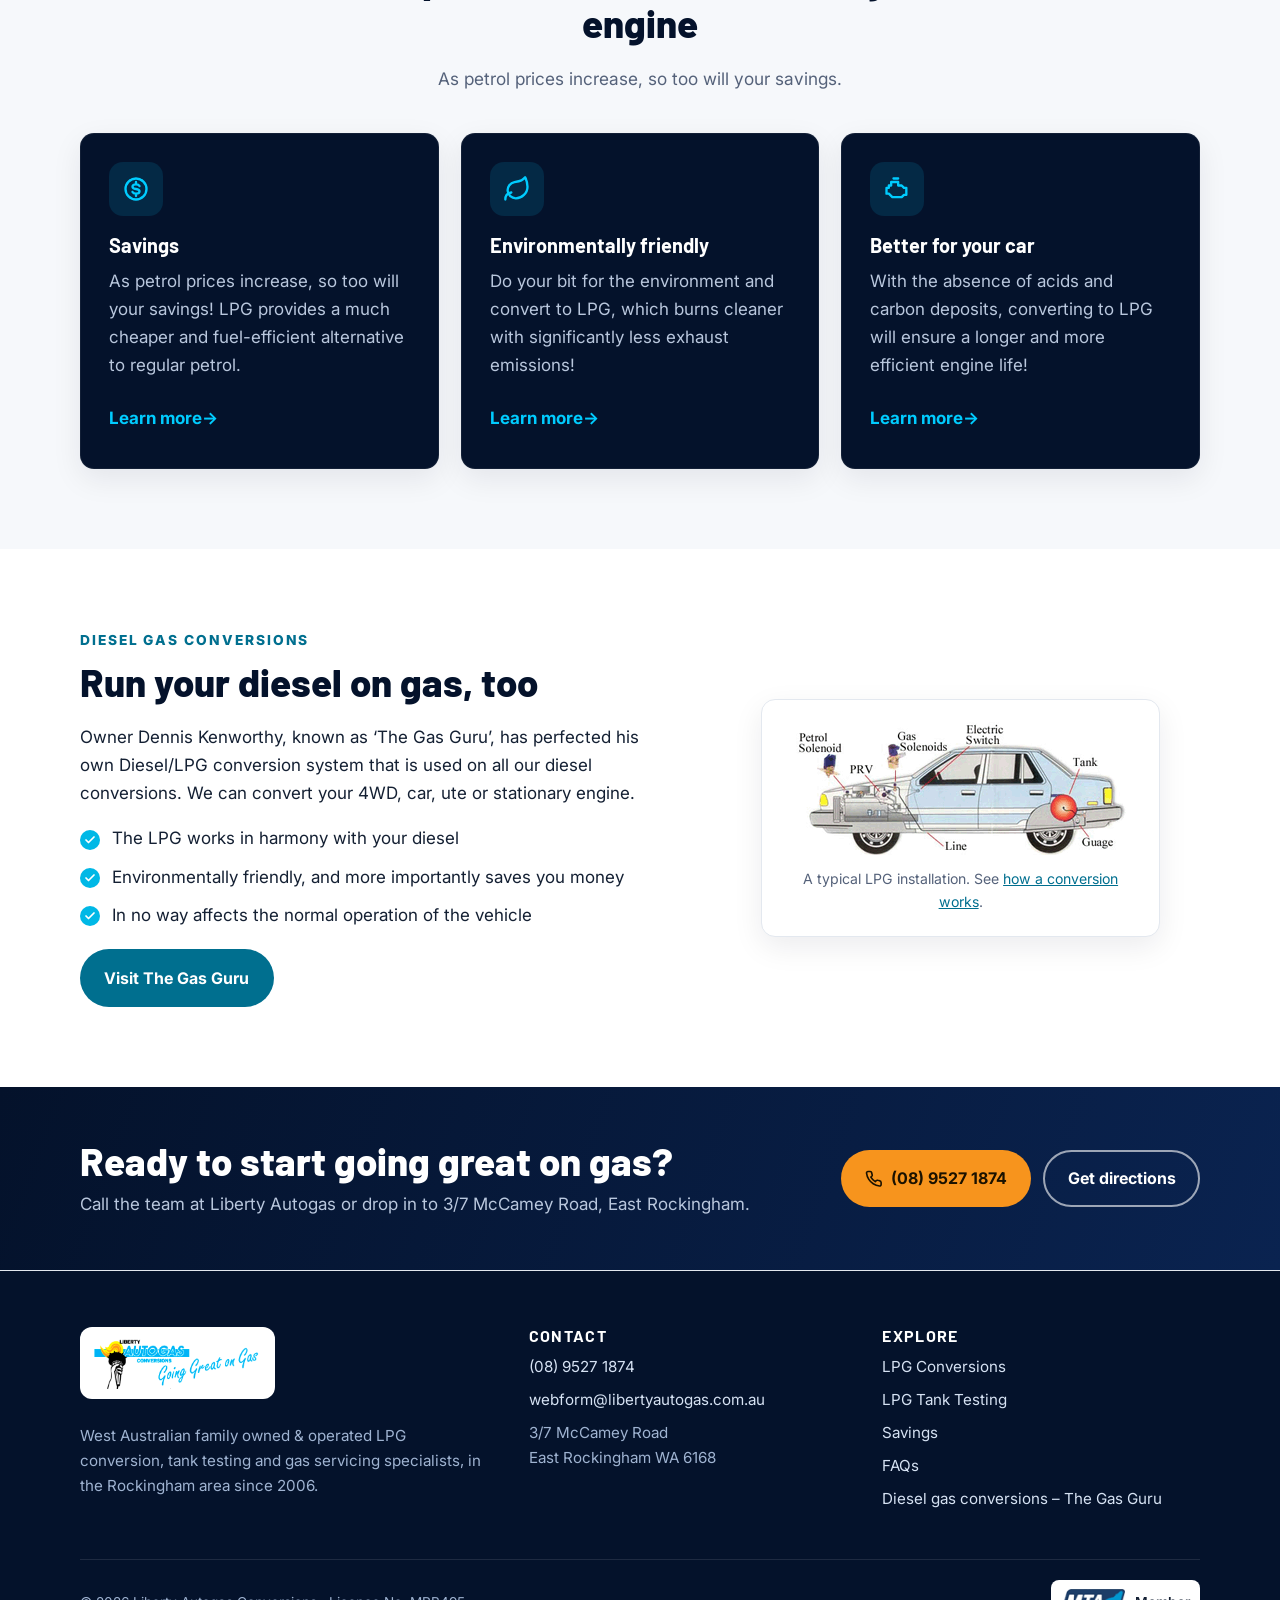
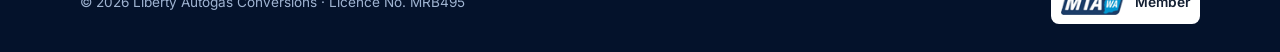
==== commit 1edaa664: "Fix tap targets, contrast, narrow phones and headings; add noindex; correct README claims" ====
--- a/index.html
+++ b/index.html
@@ -3,6 +3,7 @@
 <head>
   <meta charset="utf-8">
   <meta name="viewport" content="width=device-width, initial-scale=1">
+  <meta name="robots" content="noindex">
   <title>Liberty Autogas Conversions | LPG Conversions &amp; Tank Testing, Rockingham WA</title>
   <meta name="description" content="Family owned LPG autogas specialists in East Rockingham since 2006. LPG conversions, licensed tank testing, dyno testing and gas servicing. Call (08) 9527 1874.">
   <meta name="theme-color" content="#04122b">
--- a/css/style.css
+++ b/css/style.css
@@ -439,3 +439,25 @@
   .anim .reveal { opacity: 1; transform: none; }
   .card:hover, .btn:hover, .figure:hover img, .parts figure:hover img, .hero-badge:hover, .theme-toggle:hover { transform: none; }
 }
+
+/* ---------- Spec fixes, 25 Nov 2026: tap targets, readable text, narrow phones ---------- */
+.vh-h { position: absolute; width: 1px; height: 1px; margin: -1px; padding: 0; overflow: hidden; clip-path: inset(50%); white-space: nowrap; border: 0; }
+@media (max-width: 900px) {
+  .site-footer a:not(.btn):not(:has(img, svg)) { display: inline-block; min-width: 44px; padding-top: 11px; padding-bottom: 11px; }
+  .site-footer ul { gap: 0; }
+  .site-footer li { margin-bottom: 0; padding-top: 0; padding-bottom: 0; align-items: center; }
+  .contact-list a { display: inline-block; padding-top: 11px; padding-bottom: 11px; }
+  .topbar a { display: inline-block; min-height: 44px; line-height: 44px; margin: -6px 0; }
+  .topbar .container { padding-top: 6px; padding-bottom: 6px; align-items: center; }
+}
+.logo { display: inline-flex; align-items: center; min-height: 44px; }
+:root { --link: #006f8f; }
+:root[data-theme="dark"] { --link: #3fd4ff; }
+@media (prefers-color-scheme: dark) { :root:not([data-theme="light"]) { --link: #3fd4ff; } }
+.eyebrow, .kicker, .mta, small { font-size: .86rem; }
+.btn-cyan { background: #006f8f; }
+.menu-toggle { flex: none; }
+.hero-badge { height: auto; }
+.card .more { display: inline-flex; align-items: center; min-height: 44px; }
+.mta { min-height: 44px; }
+@media (max-width: 420px) { .stat-row { grid-template-columns: minmax(0, 1fr); } .site-header .container { gap: 8px; padding-left: 12px; padding-right: 12px; } .logo img { height: 38px; width: auto; object-fit: contain; } .header-call { margin-left: auto; } }
